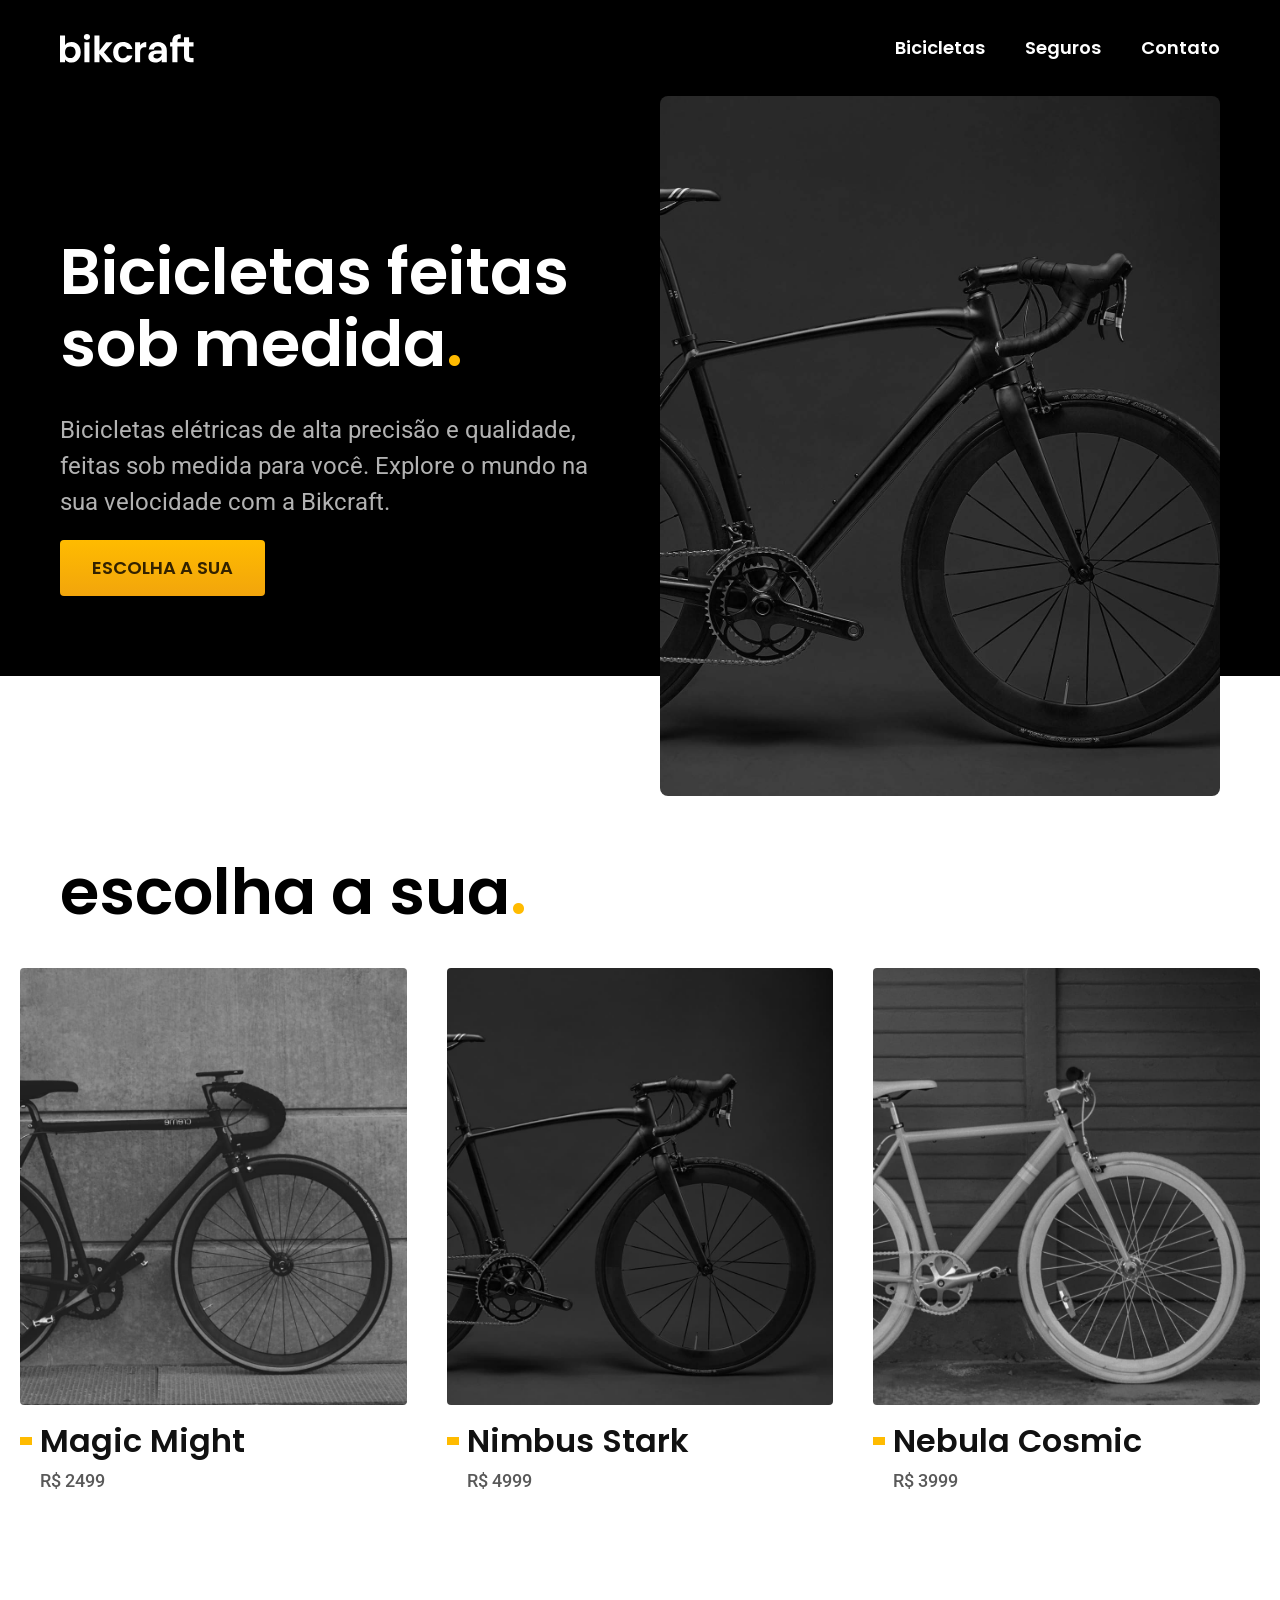
==== index.html @ 0e5be800 "listas-das-bicicletas" ====
<!DOCTYPE html>
<html lang="pt-br">

<head>
  <meta name="viewport" content="width=device-width, initial-scale=1.0">
  <meta charset="UTF-8">
  <meta name="description" content="Bicicletas elétricas de alta precisão e qualidade, feitas sob medida para você. Explore o mundo na sua velocidade com a Bikcraft.">
  <title>Bikcraft - Bicicletas Elétricas</title>
  <link rel="stylesheet" href="./css/style.css">
  <link rel="preconnect" href="https://fonts.googleapis.com">
  <link rel="preconnect" href="https://fonts.gstatic.com" crossorigin>
  <link href="https://fonts.googleapis.com/css2?family=Poppins:wght@400;600&family=Roboto:ital,wdth,wght@0,75..100,100..900;1,75..100,100..900&display=swap" rel="stylesheet">
</head>

<body>
  <header class="header-bg">
    <div class="header">
      <a href="./">
        <img src="./img/bikcraft.svg" alt="Bikcraft">
      </a>
      <nav aria-label="primaria">
        <ul class="header-menu cor-0 font-1-m">
          <li><a href="./bicicletas.html">Bicicletas</a></li>
          <li><a href="./seguros.html">Seguros</a></li>
          <li><a href="./contato.html">Contato</a></li>
        </ul>
      </nav>
    </div>
  </header>
  <main class="introducao-bg">
    <div class="introducao">
      <div class="introducao-conteudo">
        <h1 class="cor-0 font-1-xxl">Bicicletas feitas sob medida<span class="cor-p1">.</span></h1>
        <p class="cor-5 font-2-l">Bicicletas elétricas de alta precisão e qualidade, feitas sob medida para você. Explore o mundo na sua velocidade com a Bikcraft.</p>
        <a href="./bicicletas.html" class="botao">Escolha a sua</a>
      </div>
      <div>
        <img src="./img/fotos/introducao.jpg" alt="Bicicleta elétrica da Bikcraft">
      </div>
    </div>
  </main>
  
  <article class="bicicletas-lista">
    <h2 class="cor-12 font-1-xxl">escolha a sua<span class="cor-p1">.</span></h2>
    <ul>
      <li>
        <a href="./bicicletas/magic.html">
          <img src="./img/bicicletas/magic-home.jpg" alt="Bicicleta Preta">
          <h3 class="font-1-xl ">Magic Might</h3>
          <span class="font-2-m cor-8">R$ 2499</span>
        </a>
      </li>
      <li>
        <a href="./bicicletas/nimbus.html">
          <img src="./img/bicicletas/nimbus-home.jpg" alt="Bicicleta Preta">
          <h3 class="font-1-xl ">Nimbus Stark</h3>
          <span class="font-2-m cor-8">R$ 4999</span>
        </a>
      </li>
      <li>
        <a href="./bicicletas/nebula.html">
          <img src="./img/bicicletas/nebula-home.jpg" alt="Bicicleta Preta">
          <h3 class="font-1-xl ">Nebula Cosmic</h3>
          <span class="font-2-m cor-8">R$ 3999</span>
        </a>
      </li>
    </ul>
  </article>
</body>

</html>
---- css/style.css ----
@import "./global/global.css";

@import "./global/header.css";
/* Home */
@import "./home/introducao.css";
/* Utilidades */
@import "./ultilidades/componentes.css";
@import "./ultilidades/Tipografia.css";
@import "./ultilidades/cores.css";
/* Bicicletas */
@import "./bicicletas/bicicletas-listas.css"
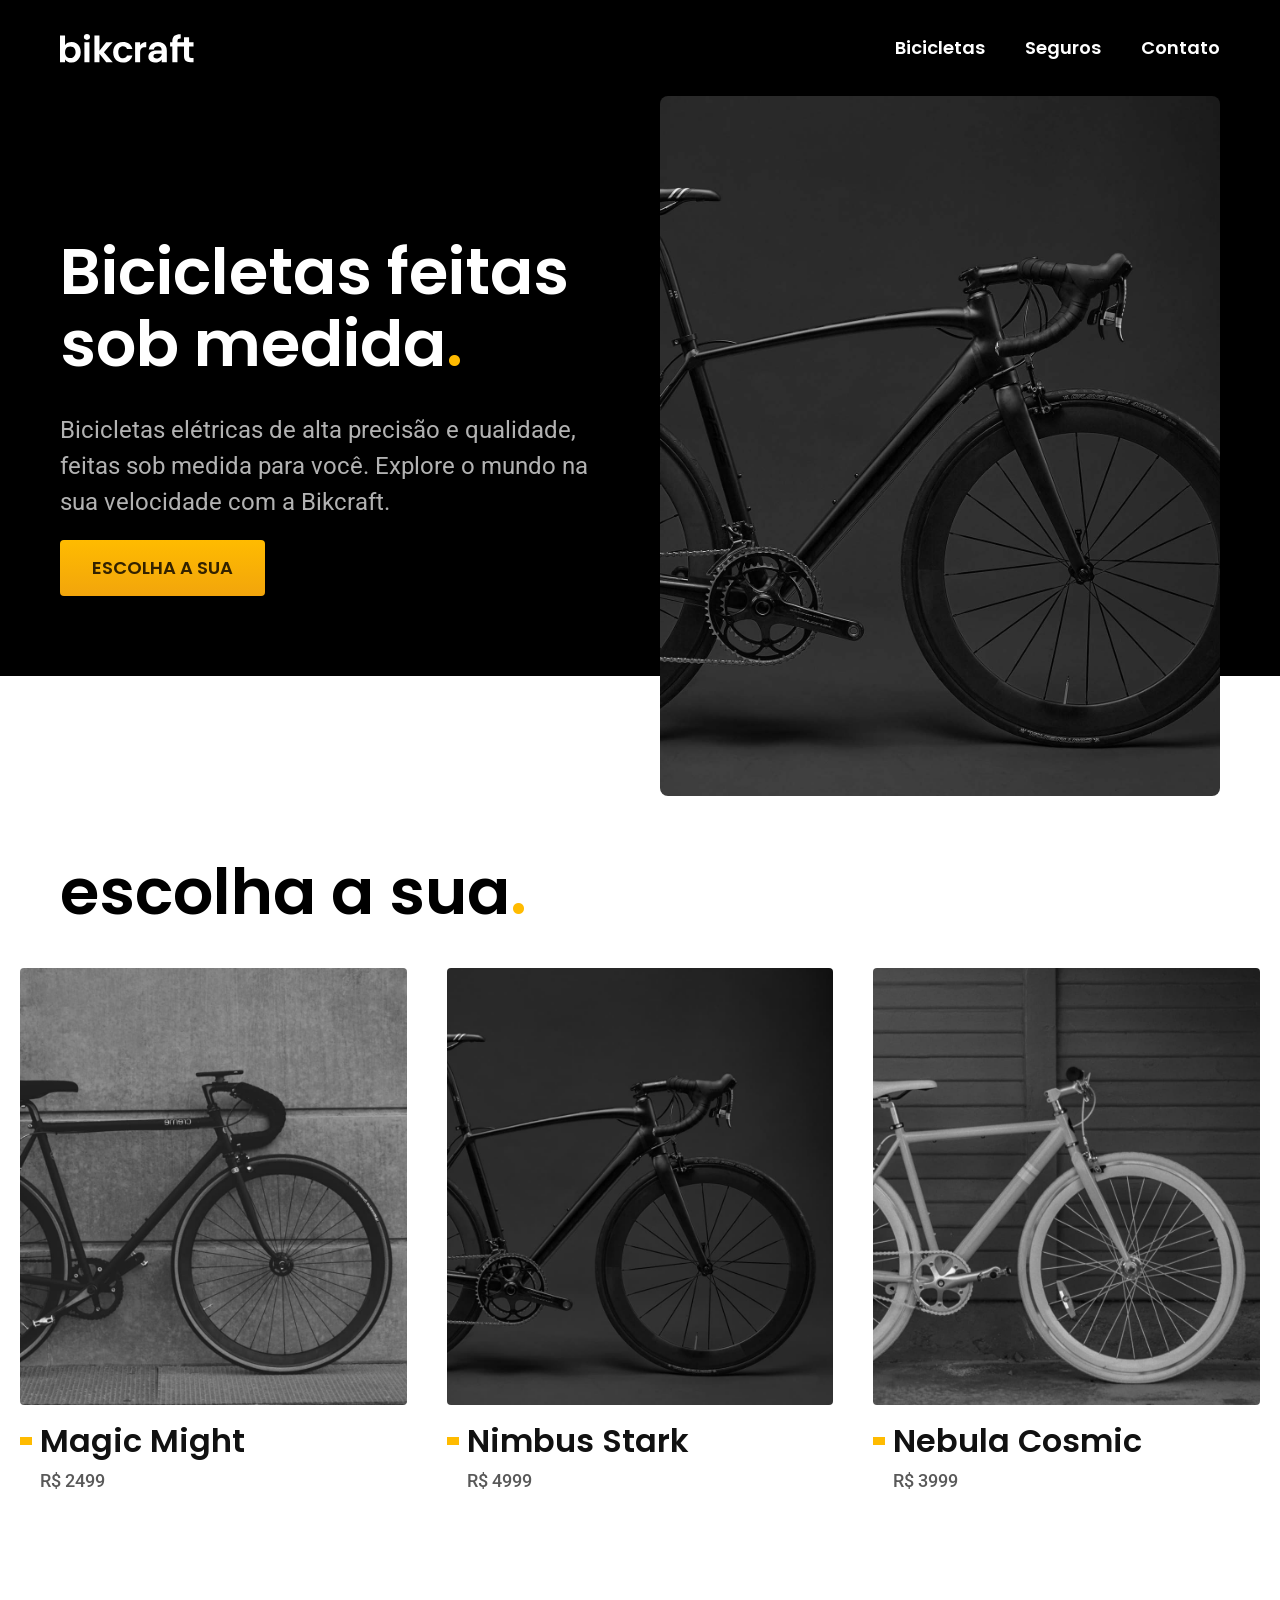
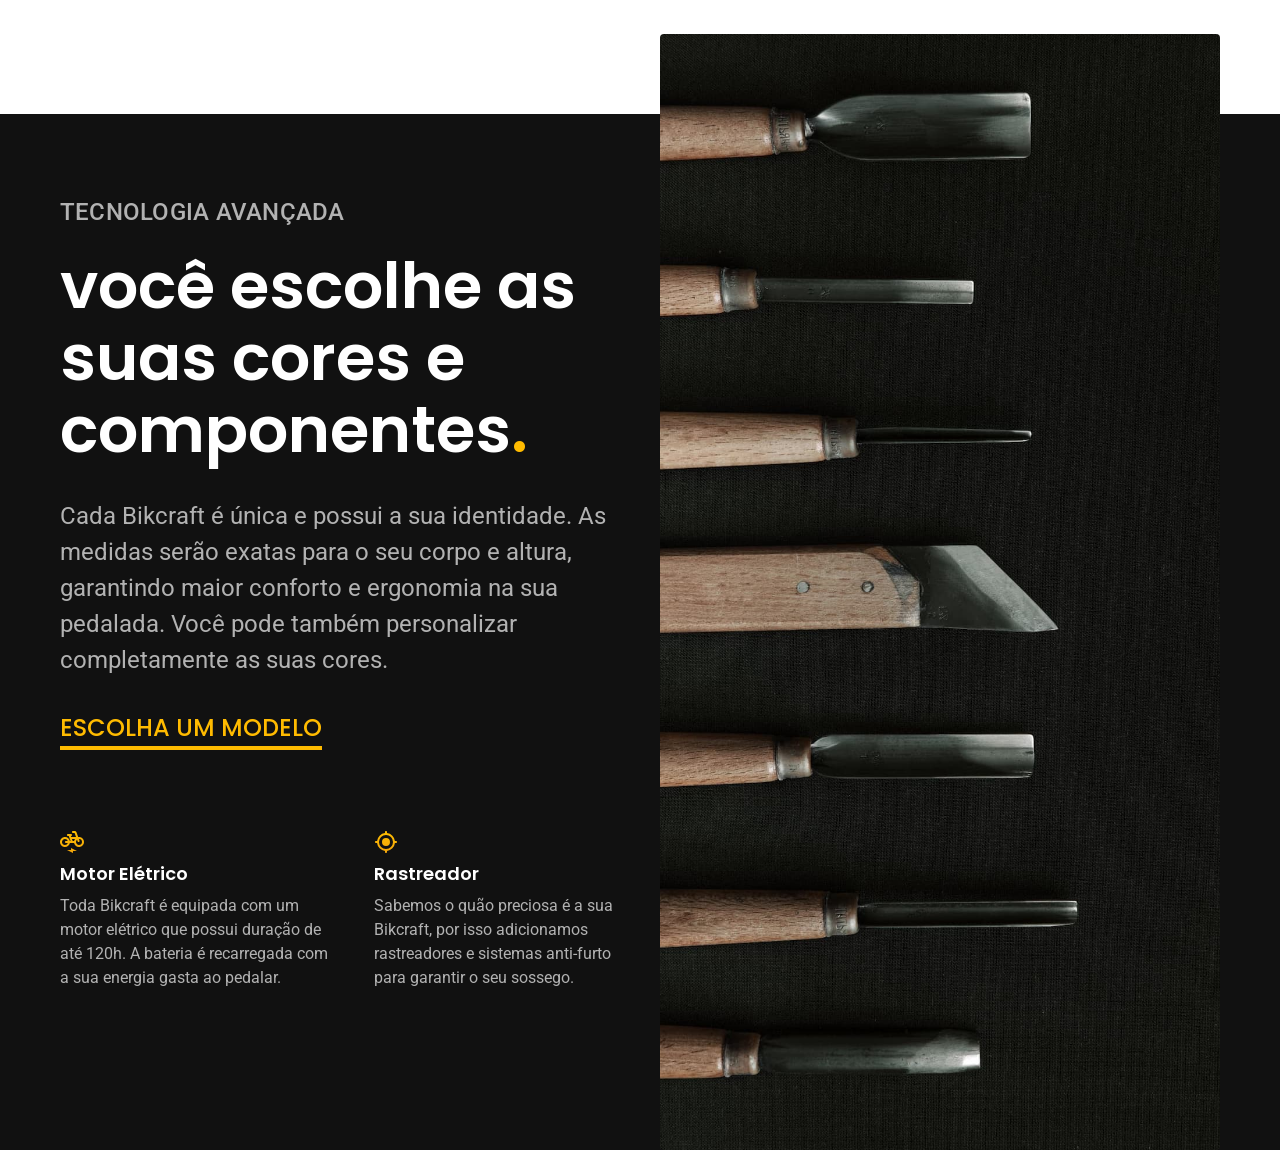
==== commit e5515e38: "tecnologia" ====
--- a/index.html
+++ b/index.html
@@ -14,7 +14,7 @@
 
 <body>
   <header class="header-bg">
-    <div class="header">
+    <div class="header container">
       <a href="./">
         <img src="./img/bikcraft.svg" alt="Bikcraft">
       </a>
@@ -28,7 +28,7 @@
     </div>
   </header>
   <main class="introducao-bg">
-    <div class="introducao">
+    <div class="introducao container">
       <div class="introducao-conteudo">
         <h1 class="cor-0 font-1-xxl">Bicicletas feitas sob medida<span class="cor-p1">.</span></h1>
         <p class="cor-5 font-2-l">Bicicletas elétricas de alta precisão e qualidade, feitas sob medida para você. Explore o mundo na sua velocidade com a Bikcraft.</p>
@@ -39,9 +39,9 @@
       </div>
     </div>
   </main>
-  
+
   <article class="bicicletas-lista">
-    <h2 class="cor-12 font-1-xxl">escolha a sua<span class="cor-p1">.</span></h2>
+    <h2 class="container cor-12 font-1-xxl">escolha a sua<span class="cor-p1">.</span></h2>
     <ul>
       <li>
         <a href="./bicicletas/magic.html">
@@ -66,6 +66,32 @@
       </li>
     </ul>
   </article>
+
+  <article class="tecnologia-bg">
+    <div class="tecnologia container">
+      <div class="tecnologia-conteudo">
+        <span class="font-2-l-b cor-5">Tecnologia Avançada</span>
+        <h2 class="cor-0 font-1-xxl">você escolhe as suas cores e componentes<span class="cor-p1">.</span></h2>
+        <p class="cor-5 font-2-l">Cada Bikcraft é única e possui a sua identidade. As medidas serão exatas para o seu corpo e altura, garantindo maior conforto e ergonomia na sua pedalada. Você pode também personalizar completamente as suas cores.</p>
+        <a class="link" href="./bicicletas.html">Escolha um modelo</a>
+        <div class="tecnologia-vantagens">
+          <div>
+            <img src="./img/icones/eletrica.svg" alt="Elétrica">
+            <h3 class="cor-0 font-1-m">Motor Elétrico</h3>
+            <p class="cor-5 font-2-s">Toda Bikcraft é equipada com um motor elétrico que possui duração de até 120h. A bateria é recarregada com a sua energia gasta ao pedalar.</p>
+          </div>
+          <div>
+            <img src="./img/icones/rastreador.svg" alt="Rastreador">
+            <h3 class="cor-0 font-1-m">Rastreador</h3>
+            <p class="cor-5 font-2-s">Sabemos o quão preciosa é a sua Bikcraft, por isso adicionamos rastreadores e sistemas anti-furto para garantir o seu sossego.</p>
+          </div>
+        </div>
+      </div>
+      <div class="tecnologia-imagem">
+        <img src="./img/fotos/tecnologia.jpg" alt="">
+      </div>
+    </div>
+  </article>
 </body>
 
 </html>
--- a/css/style.css
+++ b/css/style.css
@@ -3,6 +3,7 @@
 @import "./global/header.css";
 /* Home */
 @import "./home/introducao.css";
+@import "./home/tecnologia.css";
 /* Utilidades */
 @import "./ultilidades/componentes.css";
 @import "./ultilidades/Tipografia.css";
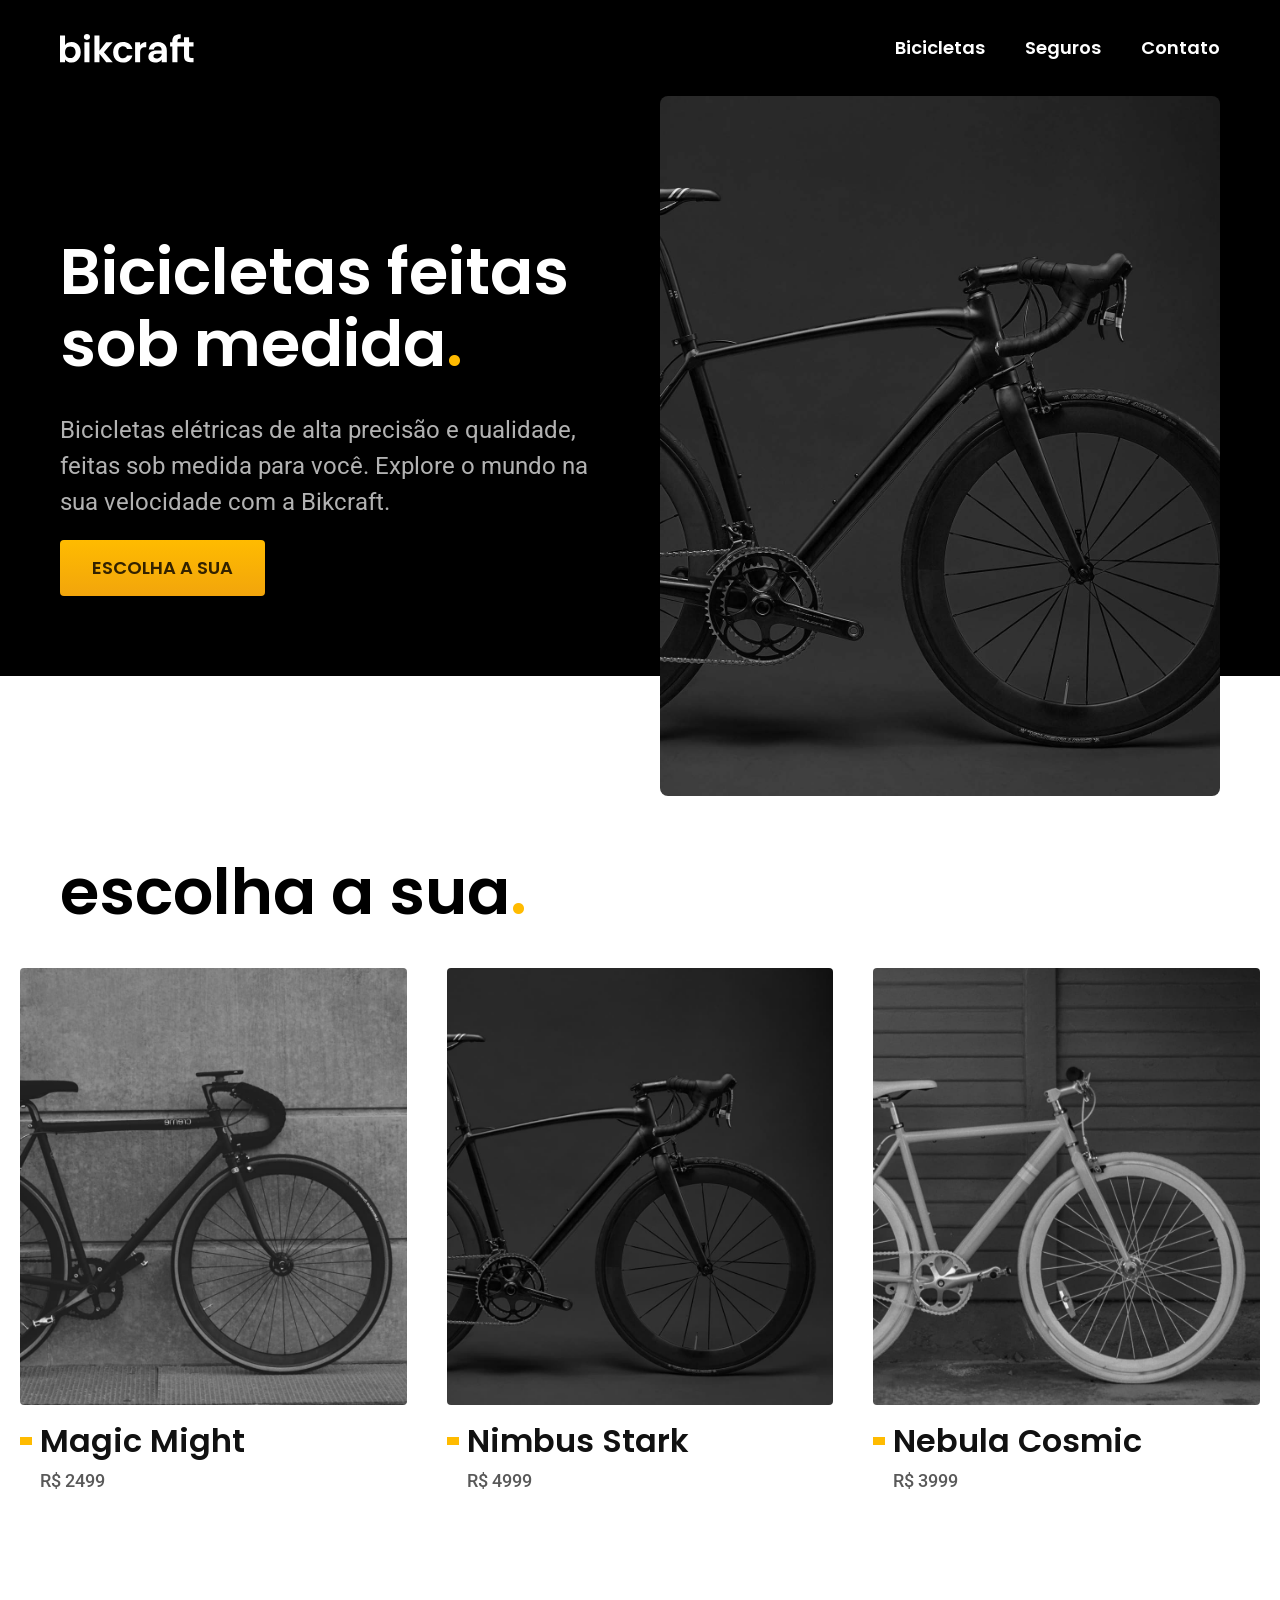
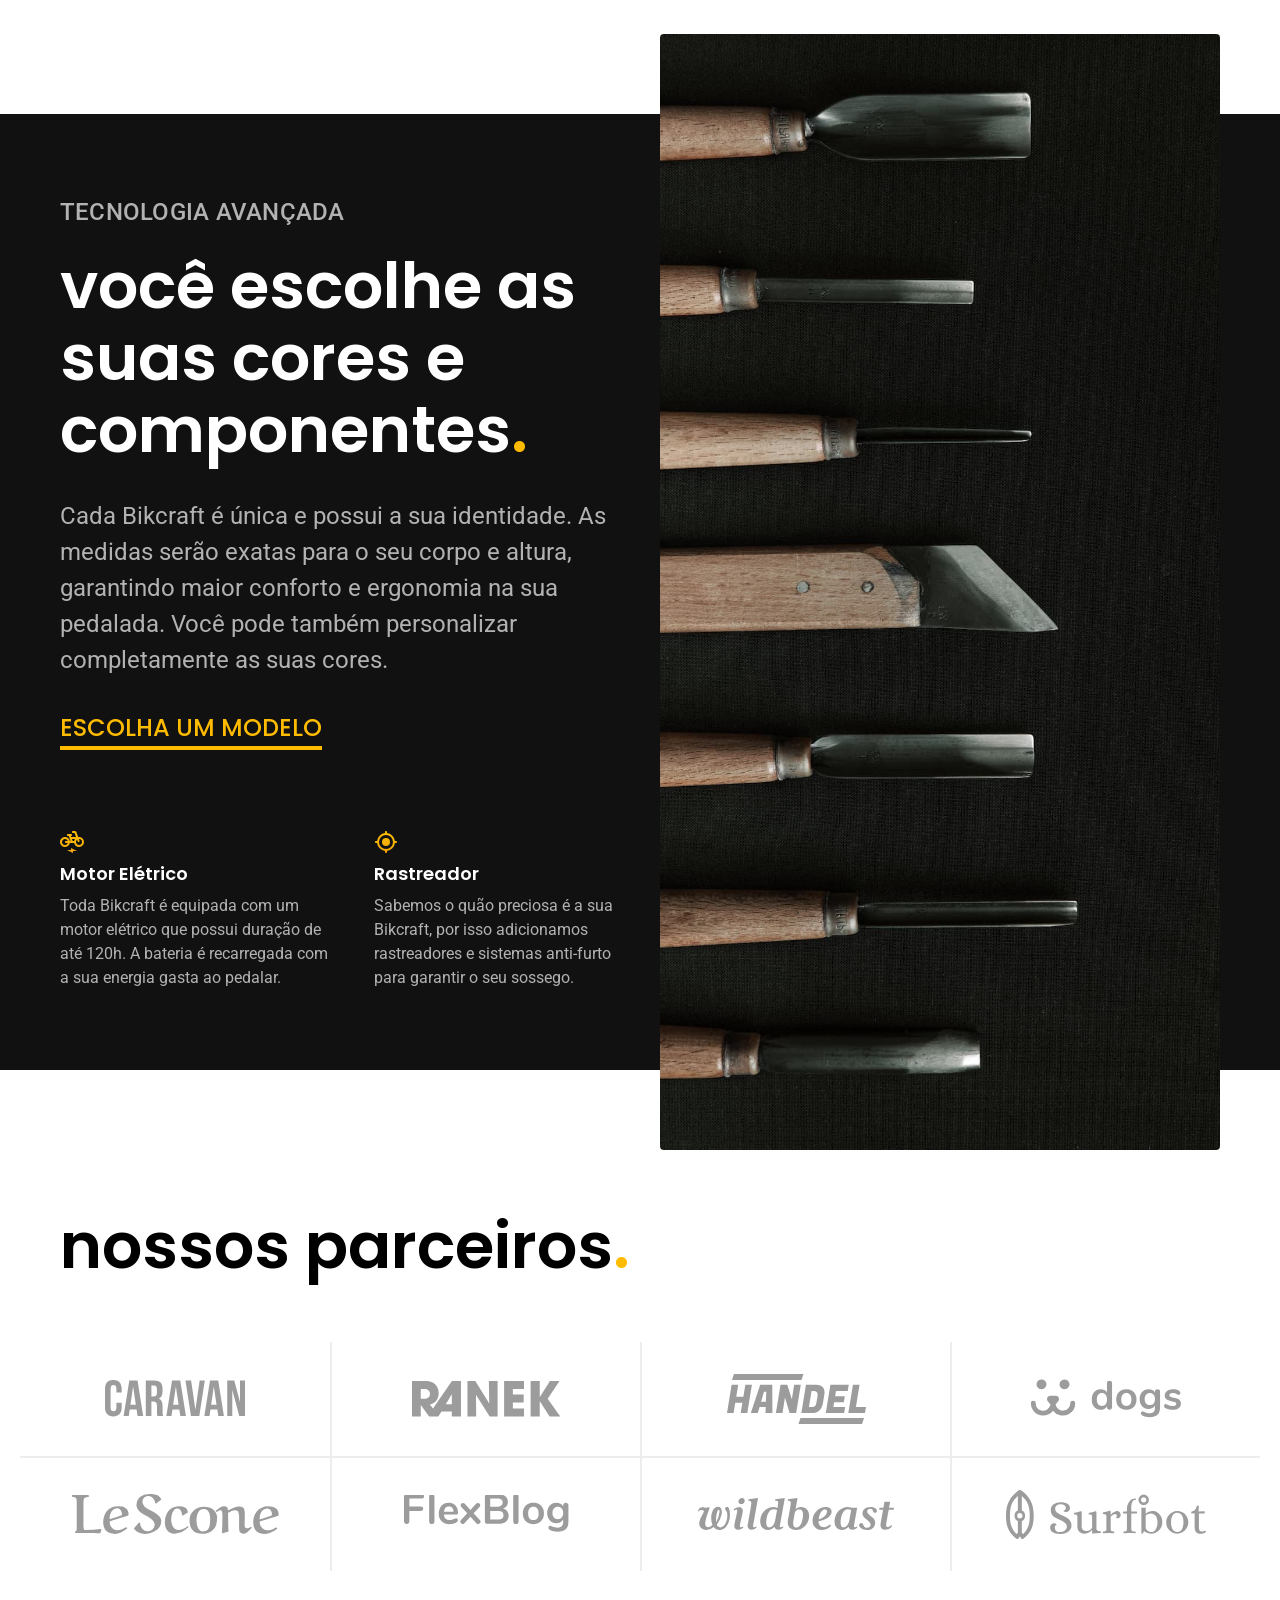
==== commit 6ce26598: "lista-parceiros" ====
--- a/index.html
+++ b/index.html
@@ -92,6 +92,21 @@
       </div>
     </div>
   </article>
+  <section class="parceiros" aria-label="Nossos Parceiros">
+    <h2>
+      <h2 class="container cor-12 font-1-xxl">nossos parceiros<span class="cor-p1">.</span></h2>
+    </h2>
+    <ul>
+      <li><img src="./img/parceiros/caravan.svg" alt="caravan"></li>
+      <li><img src="./img/parceiros/ranek.svg" alt="ranek"></li>
+      <li><img src="./img/parceiros/handel.svg" alt="handel"></li>
+      <li><img src="./img/parceiros/dogs.svg" alt="dogs"></li>
+      <li><img src="./img/parceiros/lescone.svg" alt="lescone"></li>
+      <li><img src="./img/parceiros/flexblog.svg" alt="flexblog"></li>
+      <li><img src="./img/parceiros/wildbeast.svg" alt="wildbeast"></li>
+      <li><img src="./img/parceiros/surfbot.svg" alt="surfbot"></li>
+    </ul>
+  </section>
 </body>
 
 </html>
--- a/css/style.css
+++ b/css/style.css
@@ -4,6 +4,7 @@
 /* Home */
 @import "./home/introducao.css";
 @import "./home/tecnologia.css";
+@import "./home/parceiros.css";
 /* Utilidades */
 @import "./ultilidades/componentes.css";
 @import "./ultilidades/Tipografia.css";
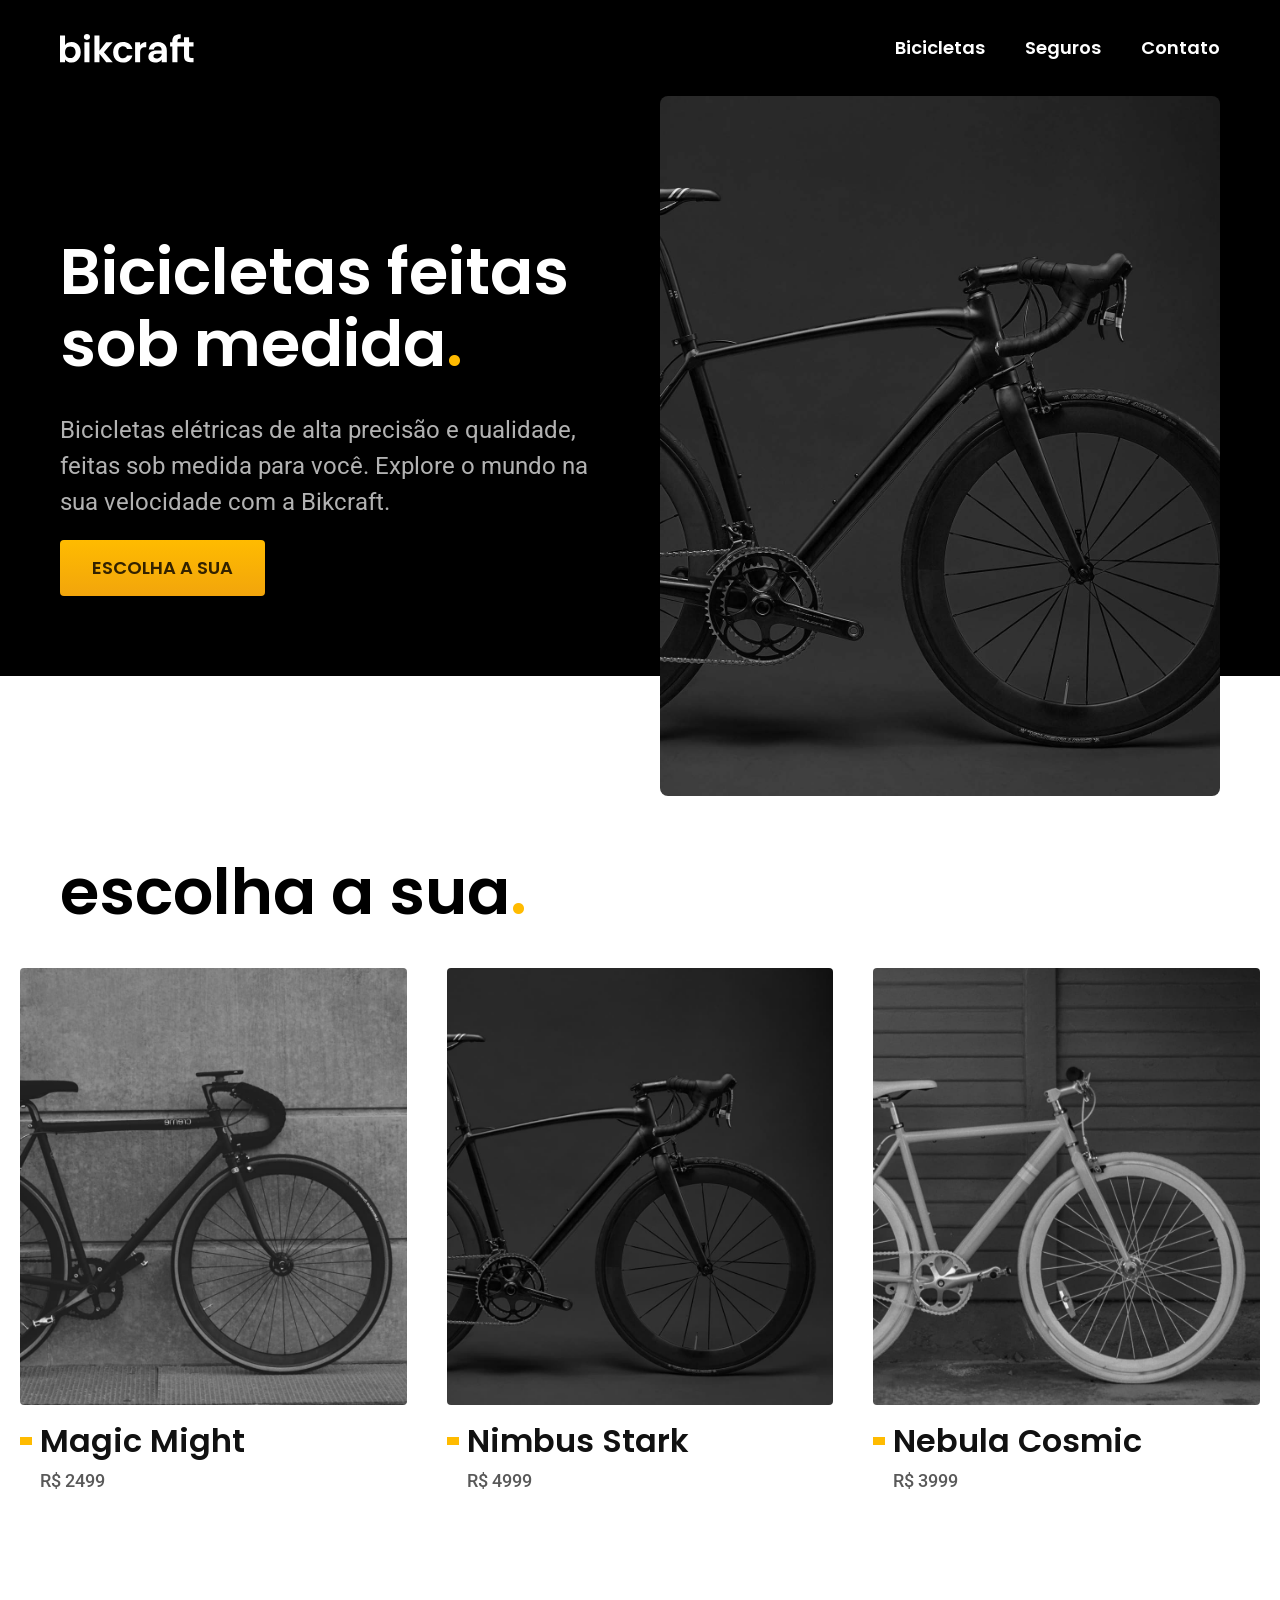
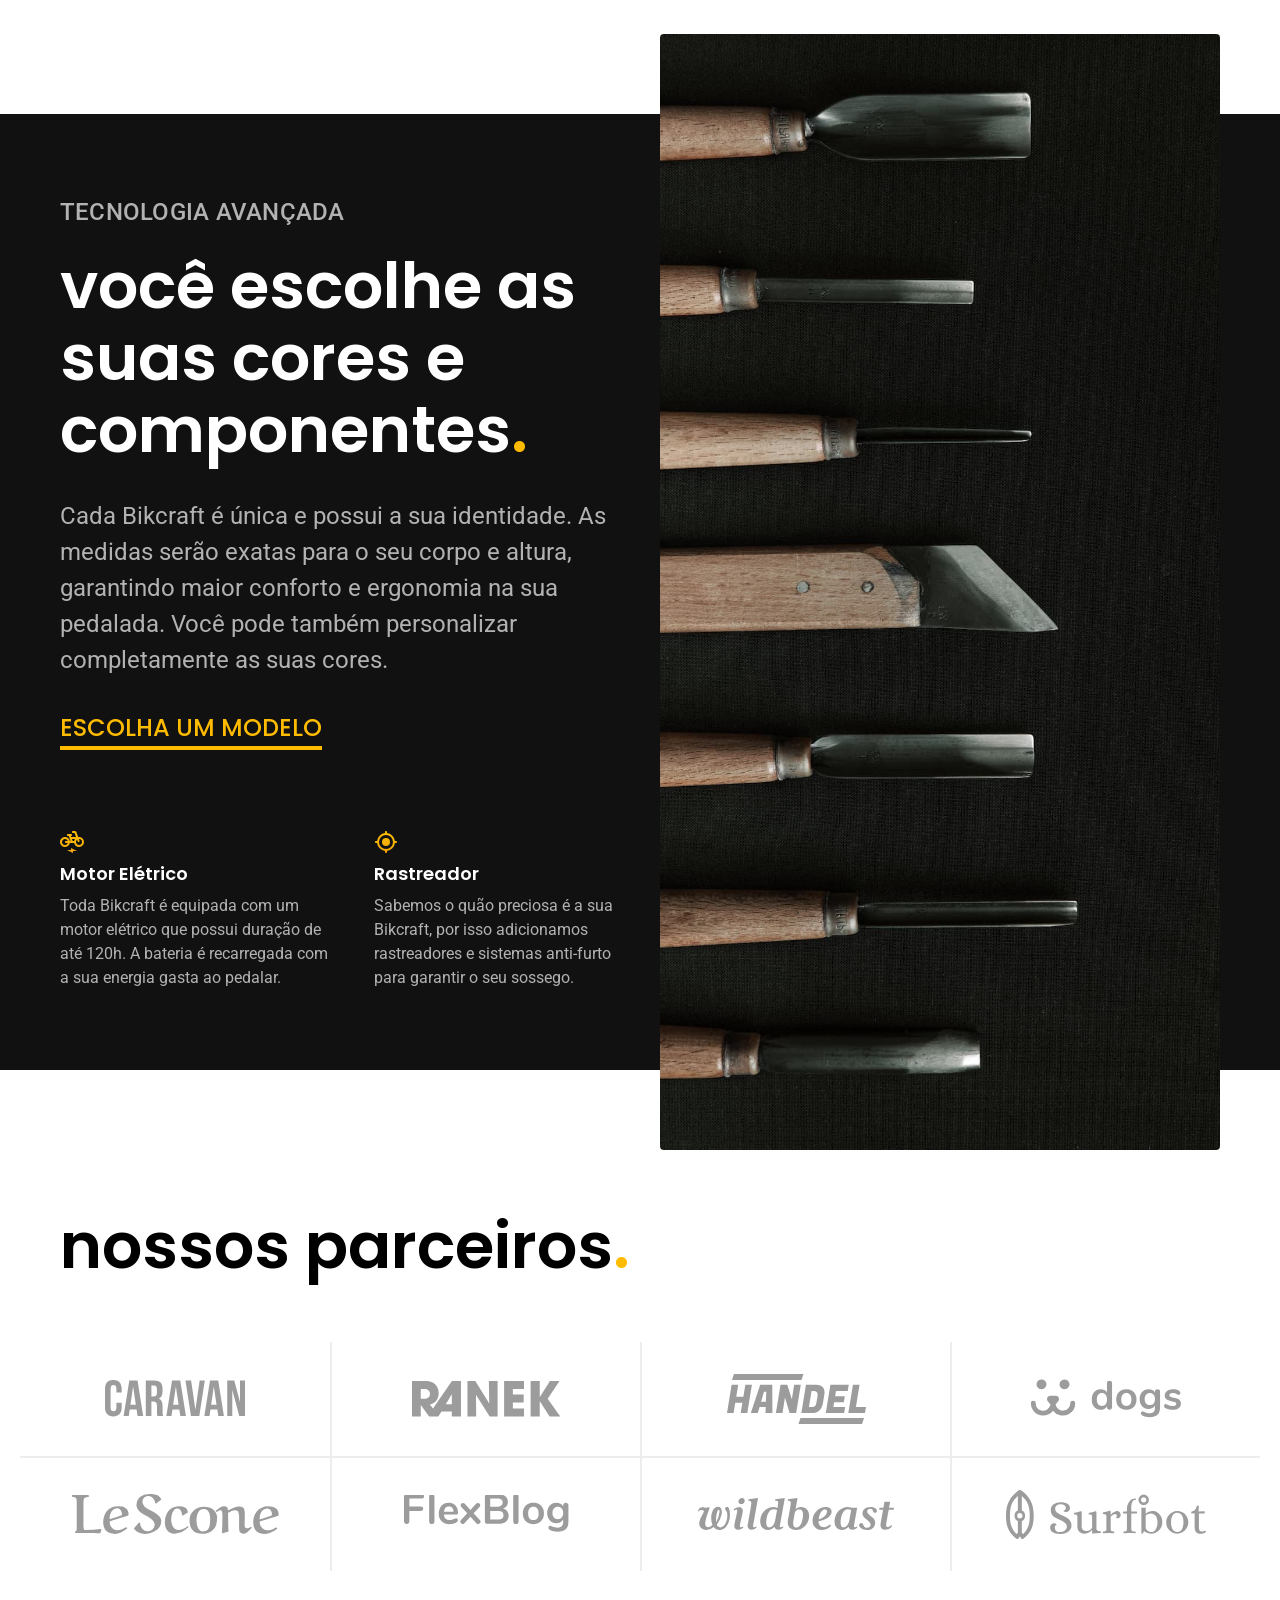
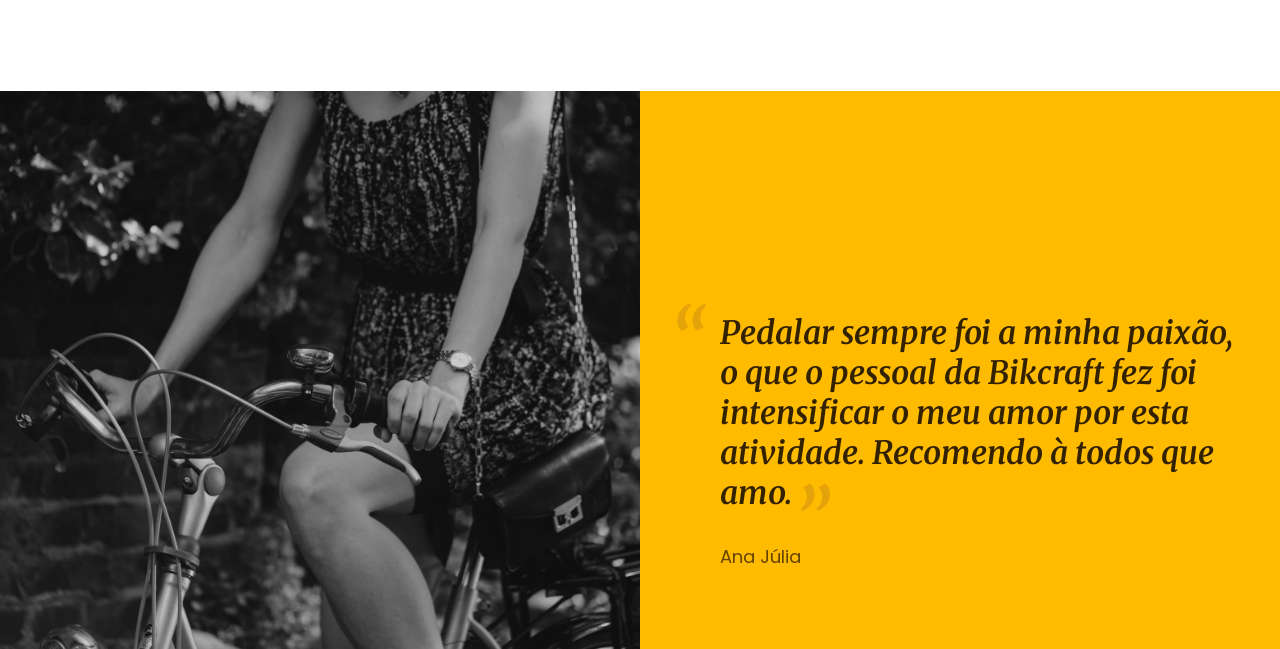
==== commit 0182992b: "Depoimento" ====
--- a/index.html
+++ b/index.html
@@ -8,8 +8,8 @@
   <title>Bikcraft - Bicicletas Elétricas</title>
   <link rel="stylesheet" href="./css/style.css">
   <link rel="preconnect" href="https://fonts.googleapis.com">
-  <link rel="preconnect" href="https://fonts.gstatic.com" crossorigin>
-  <link href="https://fonts.googleapis.com/css2?family=Poppins:wght@400;600&family=Roboto:ital,wdth,wght@0,75..100,100..900;1,75..100,100..900&display=swap" rel="stylesheet">
+<link rel="preconnect" href="https://fonts.gstatic.com" crossorigin>
+<link href="https://fonts.googleapis.com/css2?family=Merriweather:ital,opsz,wdth,wght@1,18..144,87..112,900&family=Poppins:ital,wght@0,100;0,200;0,300;0,400;0,500;0,600;0,700;0,800;0,900;1,100;1,200;1,300;1,400;1,500;1,600;1,700;1,800;1,900&family=Roboto:ital,wght@0,100..900;1,100..900&display=swap" rel="stylesheet">
 </head>
 
 <body>
@@ -107,6 +107,18 @@
       <li><img src="./img/parceiros/surfbot.svg" alt="surfbot"></li>
     </ul>
   </section>
+  <section class="depoimento" aria-label="Depoimento">
+<div>
+  <img src="./img/fotos/depoimento.jpg" alt="Pessoa pedalando">
+</div>
+<div class="depoimento-conteudo">
+  <blockquote class="font-1-xl cor-p5">
+    <p>Pedalar sempre foi a minha paixão, o que o pessoal da Bikcraft fez foi intensificar o meu amor por esta atividade. Recomendo à todos que amo.</p>
+  </blockquote>
+  <span class="cor-p4 font-1-m-b">Ana Júlia</span>
+</div>
+  </section>
+  
 </body>
 
 </html>
--- a/css/style.css
+++ b/css/style.css
@@ -5,6 +5,7 @@
 @import "./home/introducao.css";
 @import "./home/tecnologia.css";
 @import "./home/parceiros.css";
+@import "./home/depoimento.css";
 /* Utilidades */
 @import "./ultilidades/componentes.css";
 @import "./ultilidades/Tipografia.css";
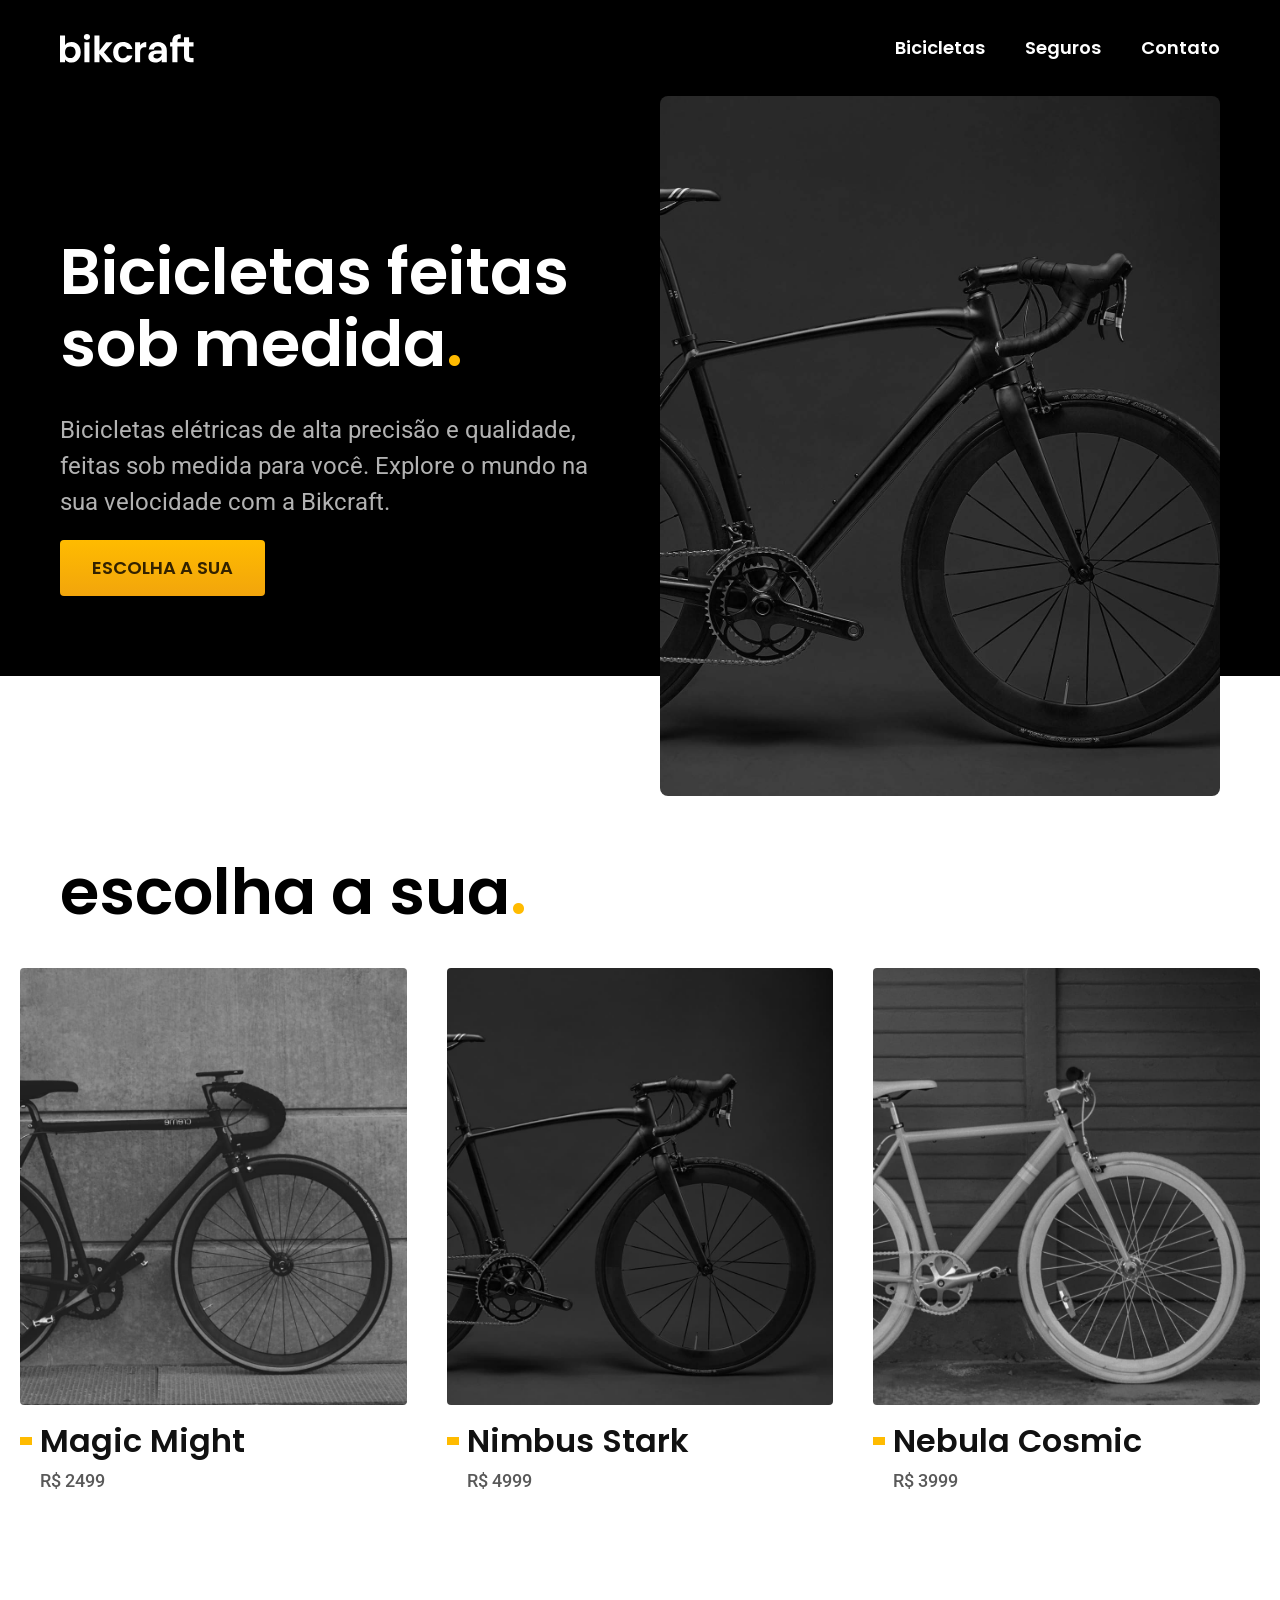
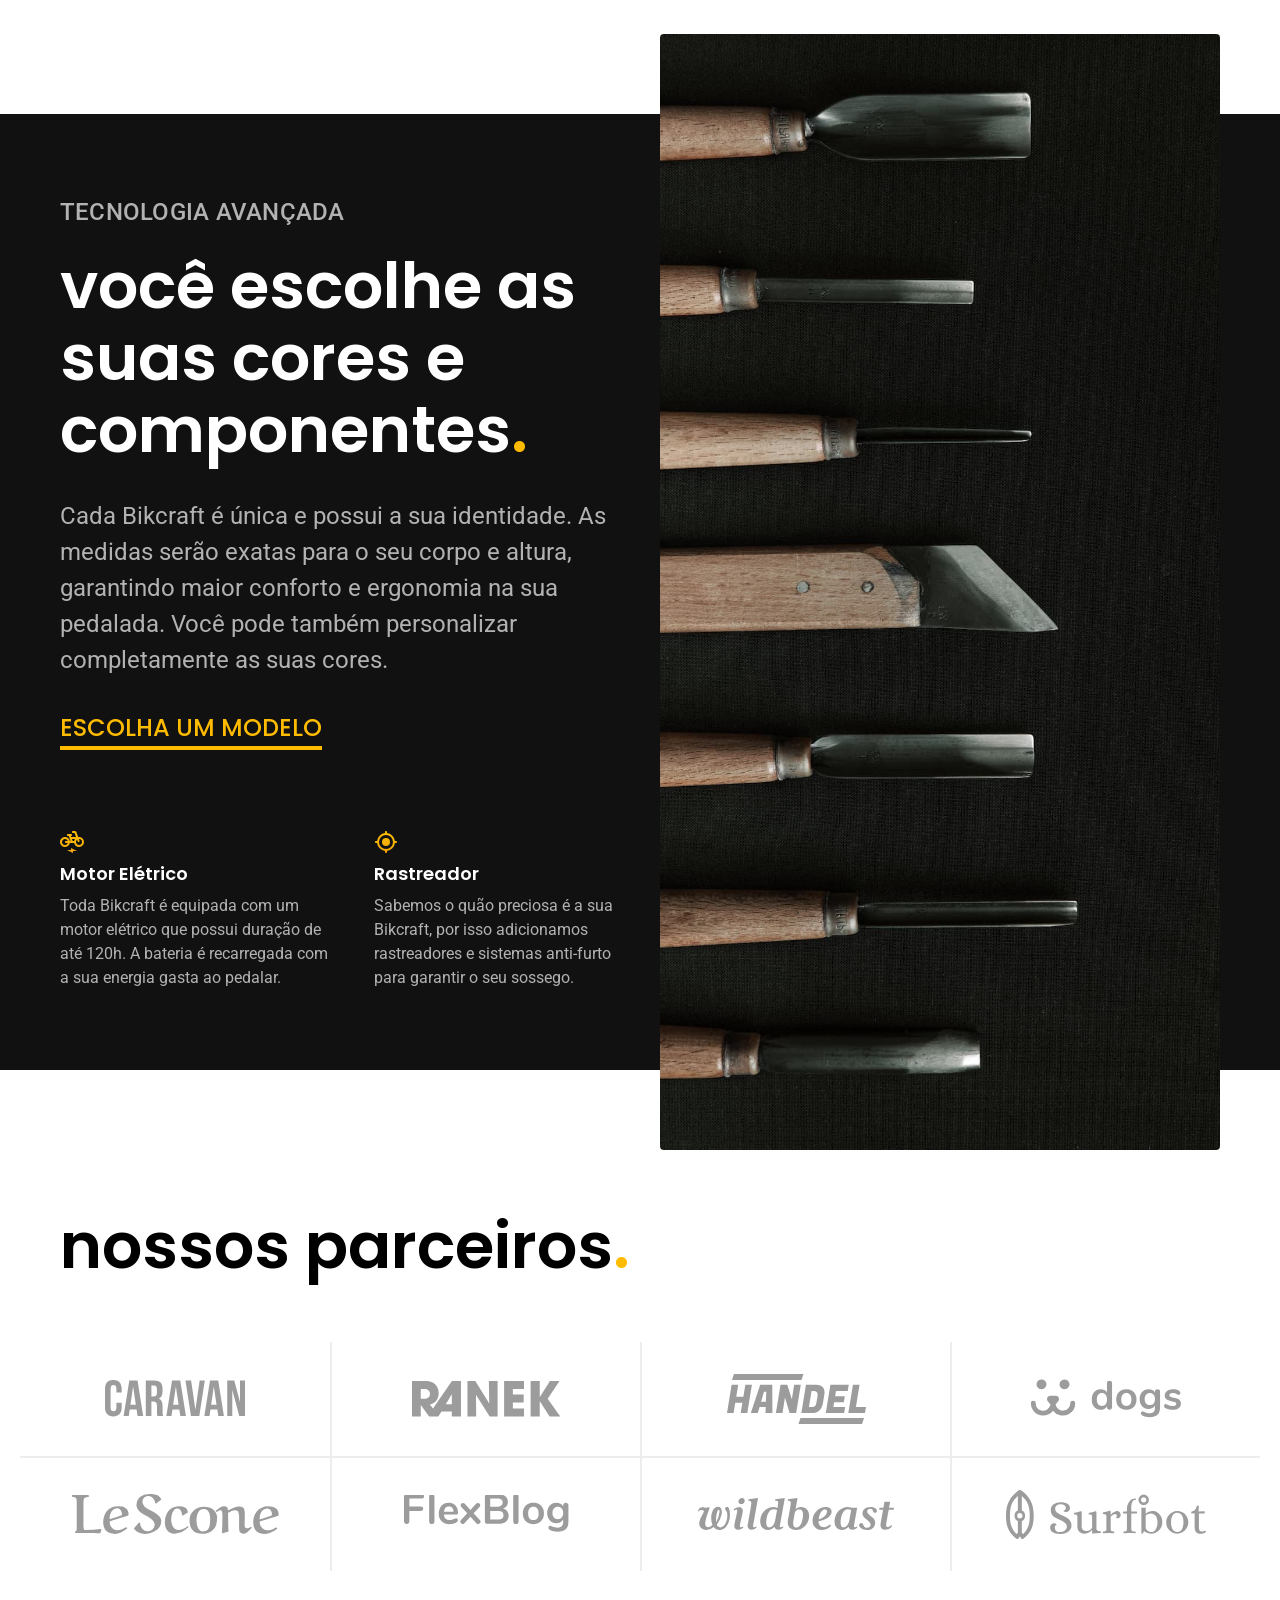
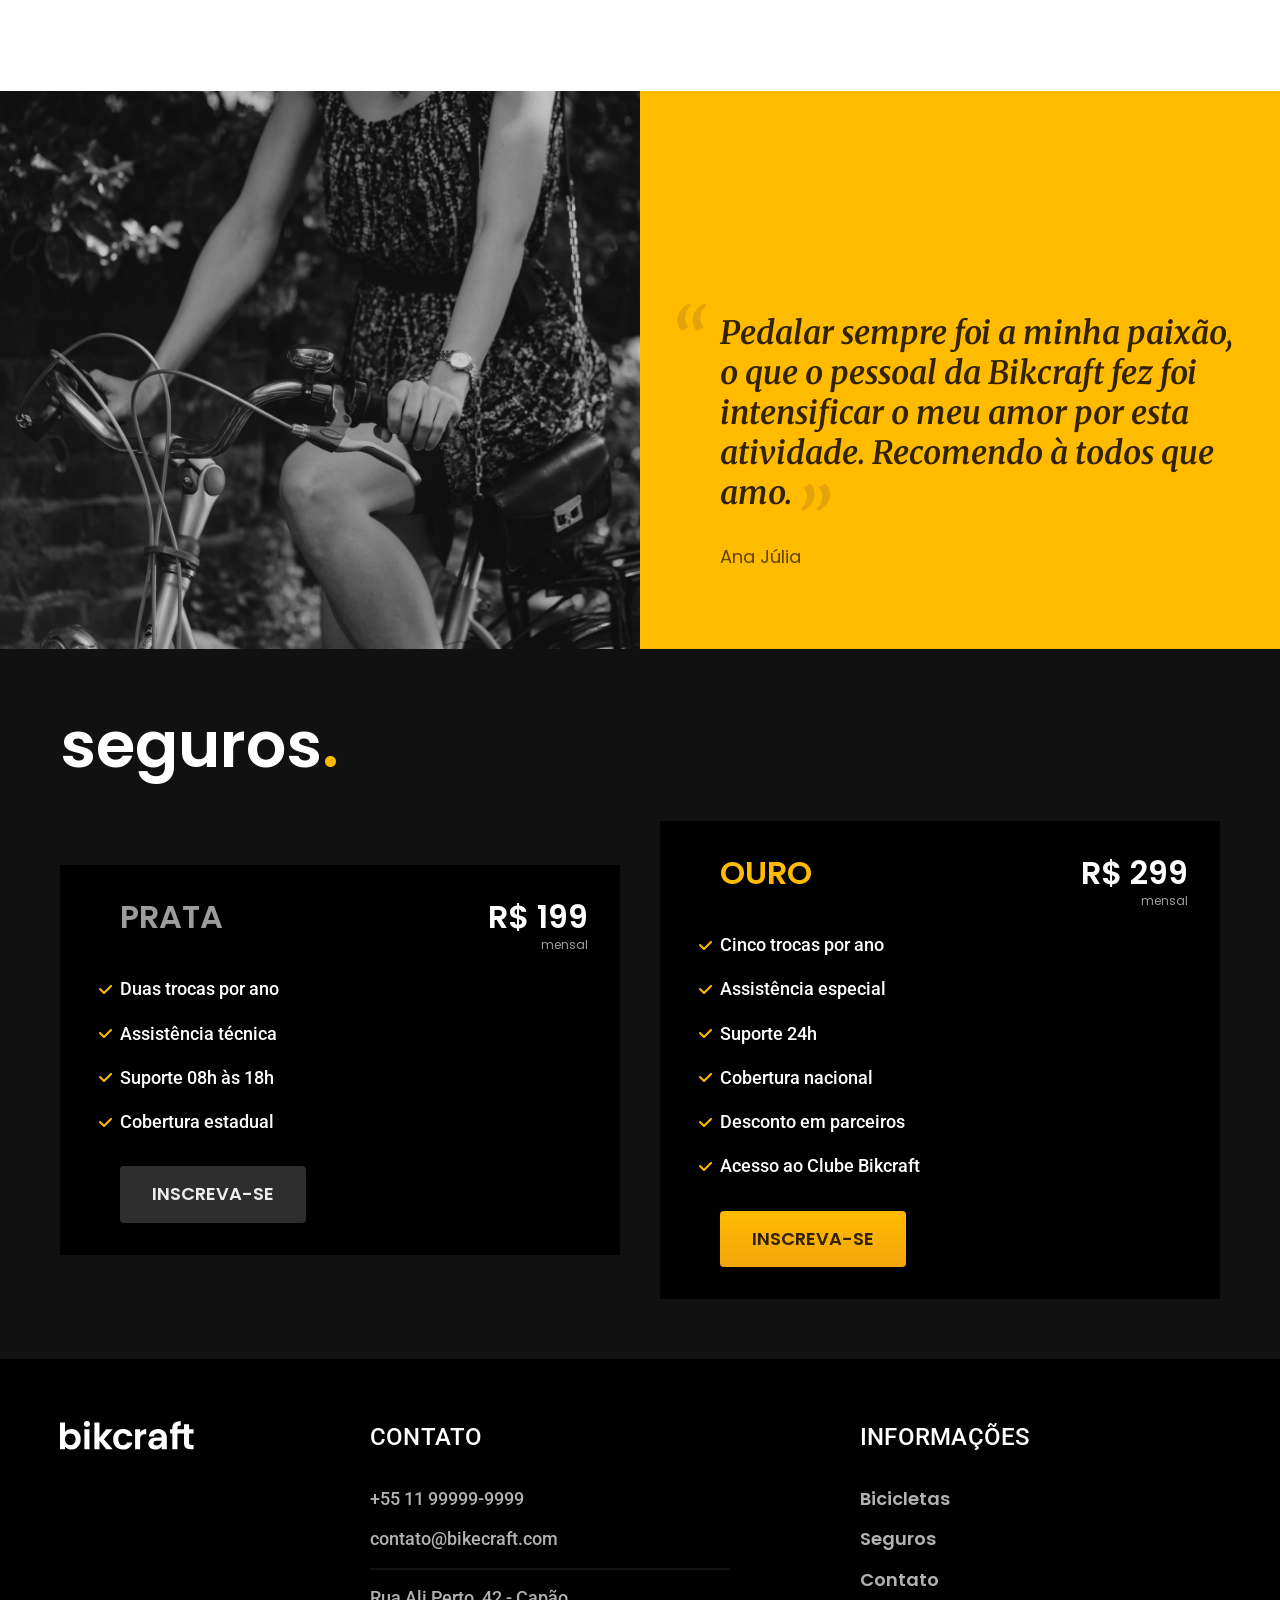
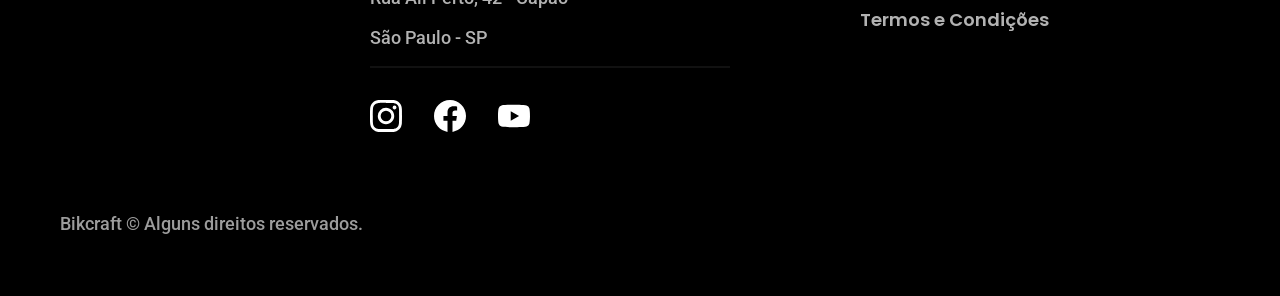
==== commit 9769fa9f: "seguros-e-footer" ====
--- a/index.html
+++ b/index.html
@@ -8,8 +8,8 @@
   <title>Bikcraft - Bicicletas Elétricas</title>
   <link rel="stylesheet" href="./css/style.css">
   <link rel="preconnect" href="https://fonts.googleapis.com">
-<link rel="preconnect" href="https://fonts.gstatic.com" crossorigin>
-<link href="https://fonts.googleapis.com/css2?family=Merriweather:ital,opsz,wdth,wght@1,18..144,87..112,900&family=Poppins:ital,wght@0,100;0,200;0,300;0,400;0,500;0,600;0,700;0,800;0,900;1,100;1,200;1,300;1,400;1,500;1,600;1,700;1,800;1,900&family=Roboto:ital,wght@0,100..900;1,100..900&display=swap" rel="stylesheet">
+  <link rel="preconnect" href="https://fonts.gstatic.com" crossorigin>
+  <link href="https://fonts.googleapis.com/css2?family=Merriweather:ital,opsz,wdth,wght@1,18..144,87..112,900&family=Poppins:ital,wght@0,100;0,200;0,300;0,400;0,500;0,600;0,700;0,800;0,900;1,100;1,200;1,300;1,400;1,500;1,600;1,700;1,800;1,900&family=Roboto:ital,wght@0,100..900;1,100..900&display=swap" rel="stylesheet">
 </head>
 
 <body>
@@ -108,17 +108,76 @@
     </ul>
   </section>
   <section class="depoimento" aria-label="Depoimento">
-<div>
-  <img src="./img/fotos/depoimento.jpg" alt="Pessoa pedalando">
-</div>
-<div class="depoimento-conteudo">
-  <blockquote class="font-1-xl cor-p5">
-    <p>Pedalar sempre foi a minha paixão, o que o pessoal da Bikcraft fez foi intensificar o meu amor por esta atividade. Recomendo à todos que amo.</p>
-  </blockquote>
-  <span class="cor-p4 font-1-m-b">Ana Júlia</span>
-</div>
+    <div>
+      <img src="./img/fotos/depoimento.jpg" alt="Pessoa pedalando">
+    </div>
+    <div class="depoimento-conteudo">
+      <blockquote class="font-1-xl cor-p5">
+        <p>Pedalar sempre foi a minha paixão, o que o pessoal da Bikcraft fez foi intensificar o meu amor por esta atividade. Recomendo à todos que amo.</p>
+      </blockquote>
+      <span class="cor-p4 font-1-m-b">Ana Júlia</span>
+    </div>
   </section>
-  
+  <article class="seguros-bg">
+    <div class="seguros container">
+      <h2 class="cor-0 font-1-xxl">seguros<span class="cor-p1">.</span></h2>
+      <div class="seguros-item">
+        <h3 class="font-1-xl cor-6">PRATA</h3>
+        <span class="font-1-xl cor-0">R$ 199 <span class="font-1-xs cor-6">mensal</span></span>
+        <ul class="cor-0 font-2-m">
+          <li>Duas trocas por ano</li>
+          <li>Assistência técnica</li>
+          <li>Suporte 08h às 18h</li>
+          <li>Cobertura estadual</li>
+        </ul>
+        <a class="botao secundario" href="./orcamento.html">Inscreva-se</a>
+      </div>
+      <div class="seguros-item">
+        <h3 class="font-1-xl cor-p1">OURO</h3>
+        <span class="font-1-xl cor-0">R$ 299 <span class="font-1-xs cor-6">mensal</span></span>
+        <ul class="cor-0 font-2-m">
+          <li>Cinco trocas por ano</li>
+          <li>Assistência especial</li>
+          <li>Suporte 24h</li>
+          <li>Cobertura nacional</li>
+          <li>Desconto em parceiros</li>
+          <li>Acesso ao Clube Bikcraft</li>
+        </ul>
+        <a class="botao" href="./orcamento.html">Inscreva-se</a>
+      </div>
+    </div>
+  </article>
+  <footer class="footer-bg">
+    <div class="footer container">
+      <img src="./img/bikcraft.svg" alt="bikcraft">
+      <div class="footer-contato">
+        <h3 class="font-2-l-b cor-0">Contato</h3>
+        <ul class="font-2-m cor-5">
+          <li><a href="tel:+5511999999999">+55 11 99999-9999</a></li>
+          <li><a href="mailto:contato@bikecraft.com">contato@bikecraft.com</a></li>
+          <li>Rua Ali Perto, 42 - Capão</li>
+          <li>São Paulo - SP</li>
+        </ul>
+        <div class="footer-redes">
+          <a href="./"> <img src="./img/redes/instagram.svg" alt="Instagram"></a>
+          <a href="./"> <img src="./img/redes/facebook.svg" alt="facebook"></a>
+          <a href="./"> <img src="./img/redes/youtube.svg" alt="YouTube"></a>
+        </div>
+      </div>
+      <div class="footer-informacoes">
+        <h3 class="font-2-l-b cor-0">Informações</h3>
+        <nav>
+          <ul class="font-1-m cor-5">
+            <li><a href="./bicicletas.html">Bicicletas</a></li>
+            <li><a href="./seguros.html">Seguros</a></li>
+            <li><a href="./contato.html">Contato</a></li>
+            <li><a href="./termos.html">Termos e Condições</a></li>
+          </ul>
+        </nav>
+      </div>
+      <p class="footer-copy font-2-m cor-6">Bikcraft © Alguns direitos reservados.</p>
+    </div>
+  </footer>
 </body>
 
 </html>
--- a/css/style.css
+++ b/css/style.css
@@ -1,11 +1,14 @@
 @import "./global/global.css";
 
 @import "./global/header.css";
+@import "./global/footer.css";
 /* Home */
 @import "./home/introducao.css";
 @import "./home/tecnologia.css";
 @import "./home/parceiros.css";
 @import "./home/depoimento.css";
+/* Seguros */
+@import "./seguros/seguros.css";
 /* Utilidades */
 @import "./ultilidades/componentes.css";
 @import "./ultilidades/Tipografia.css";
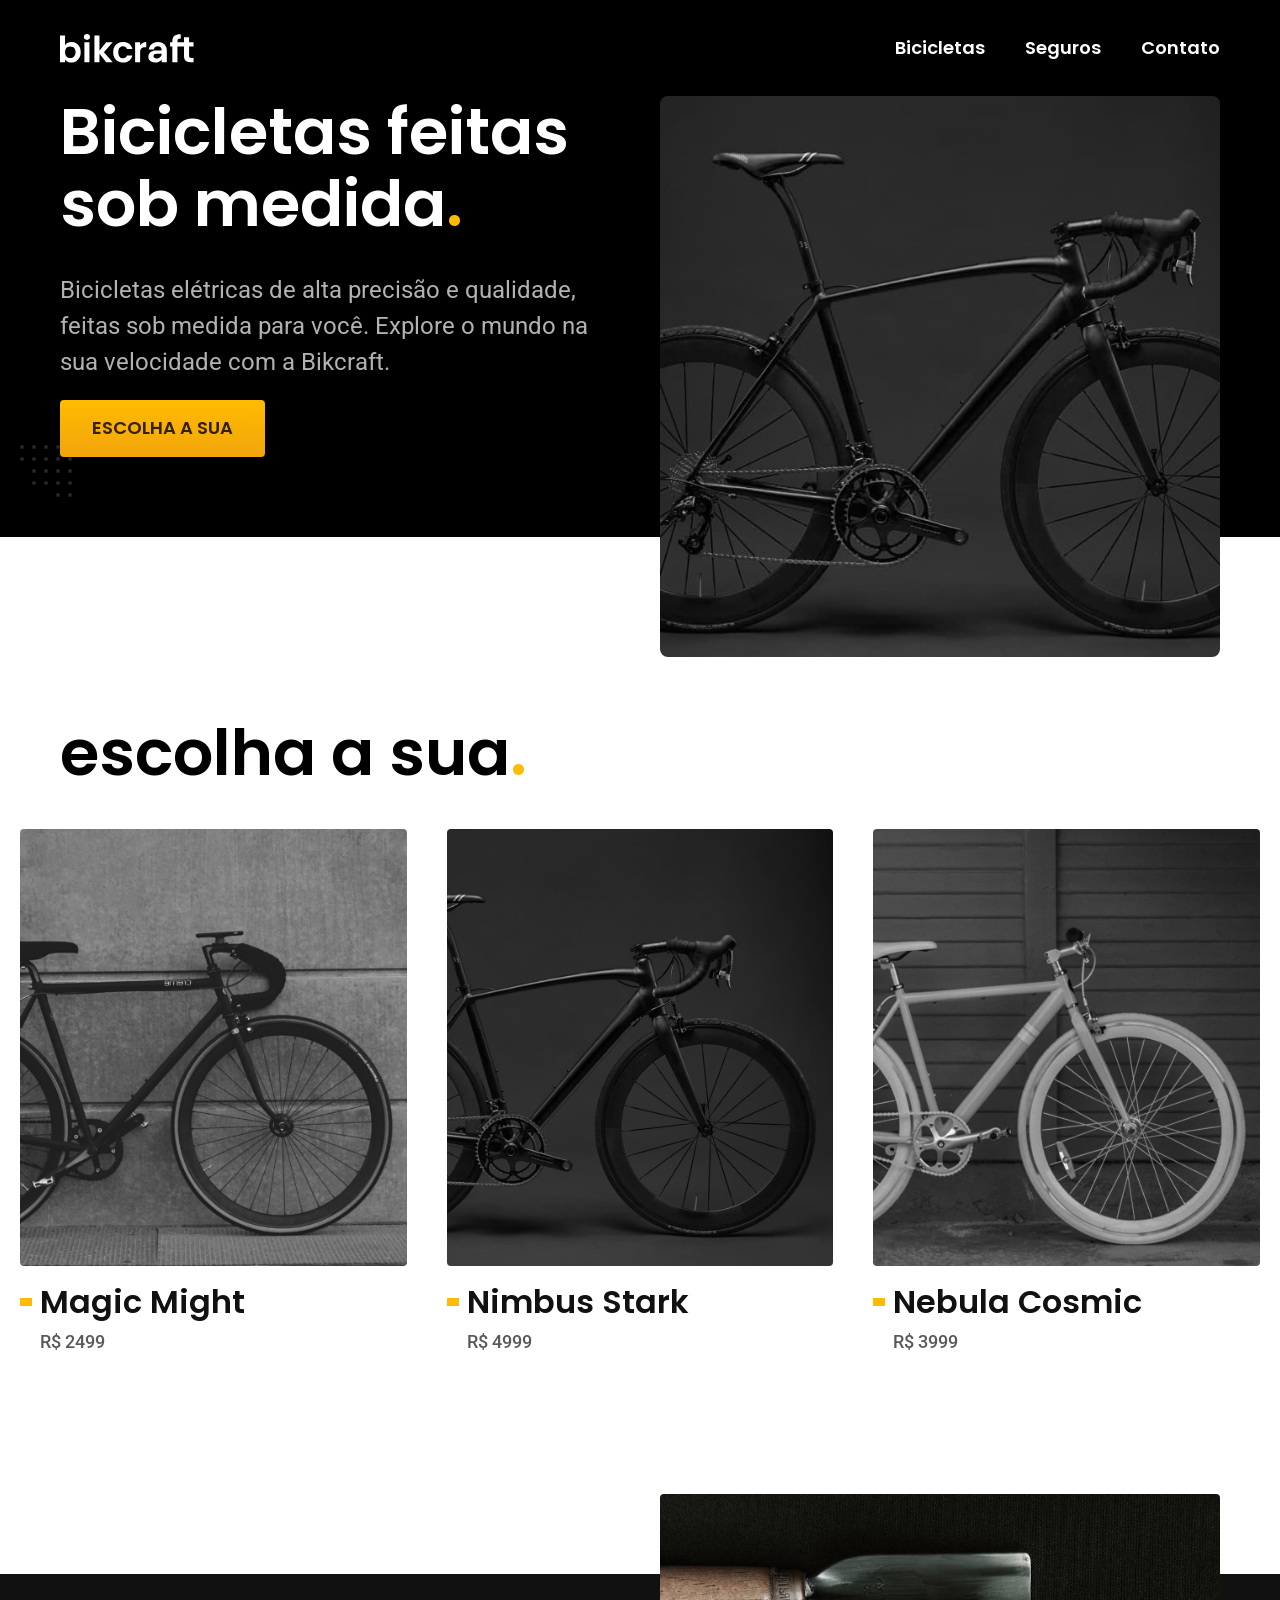
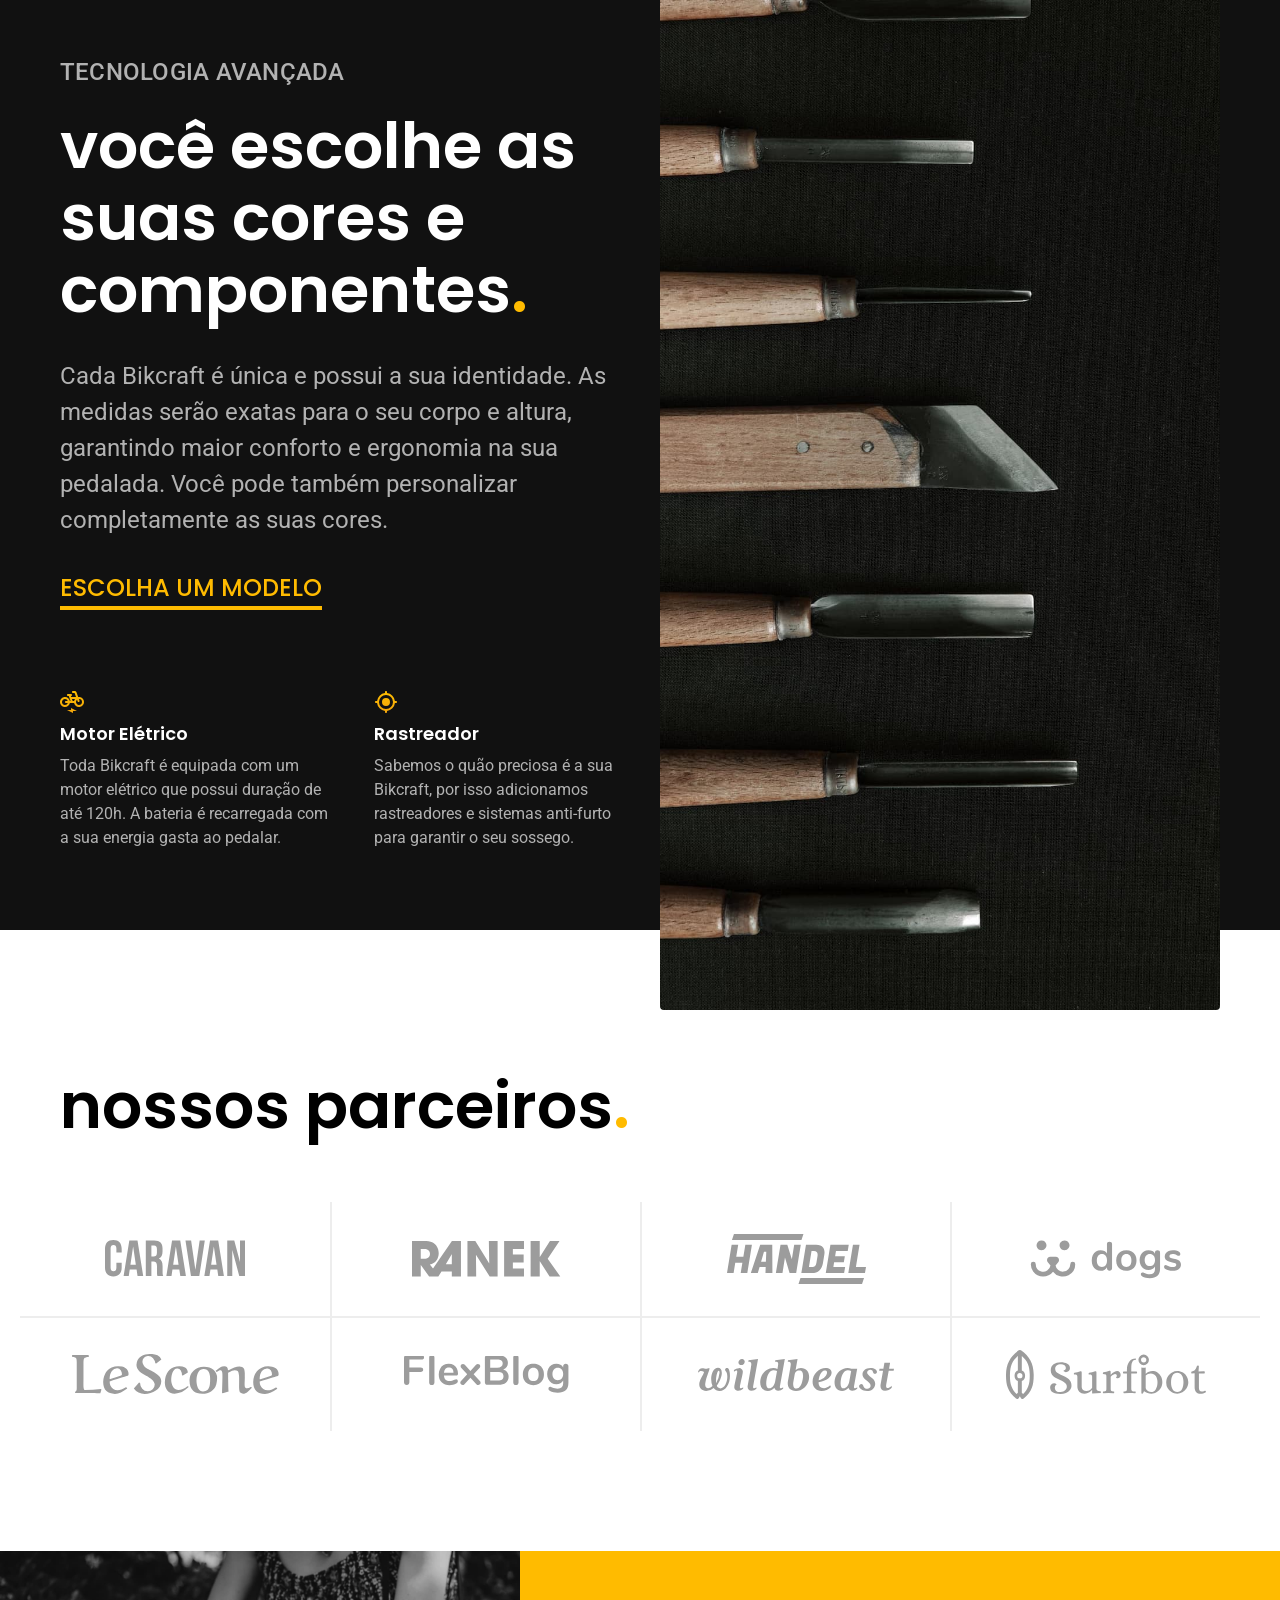
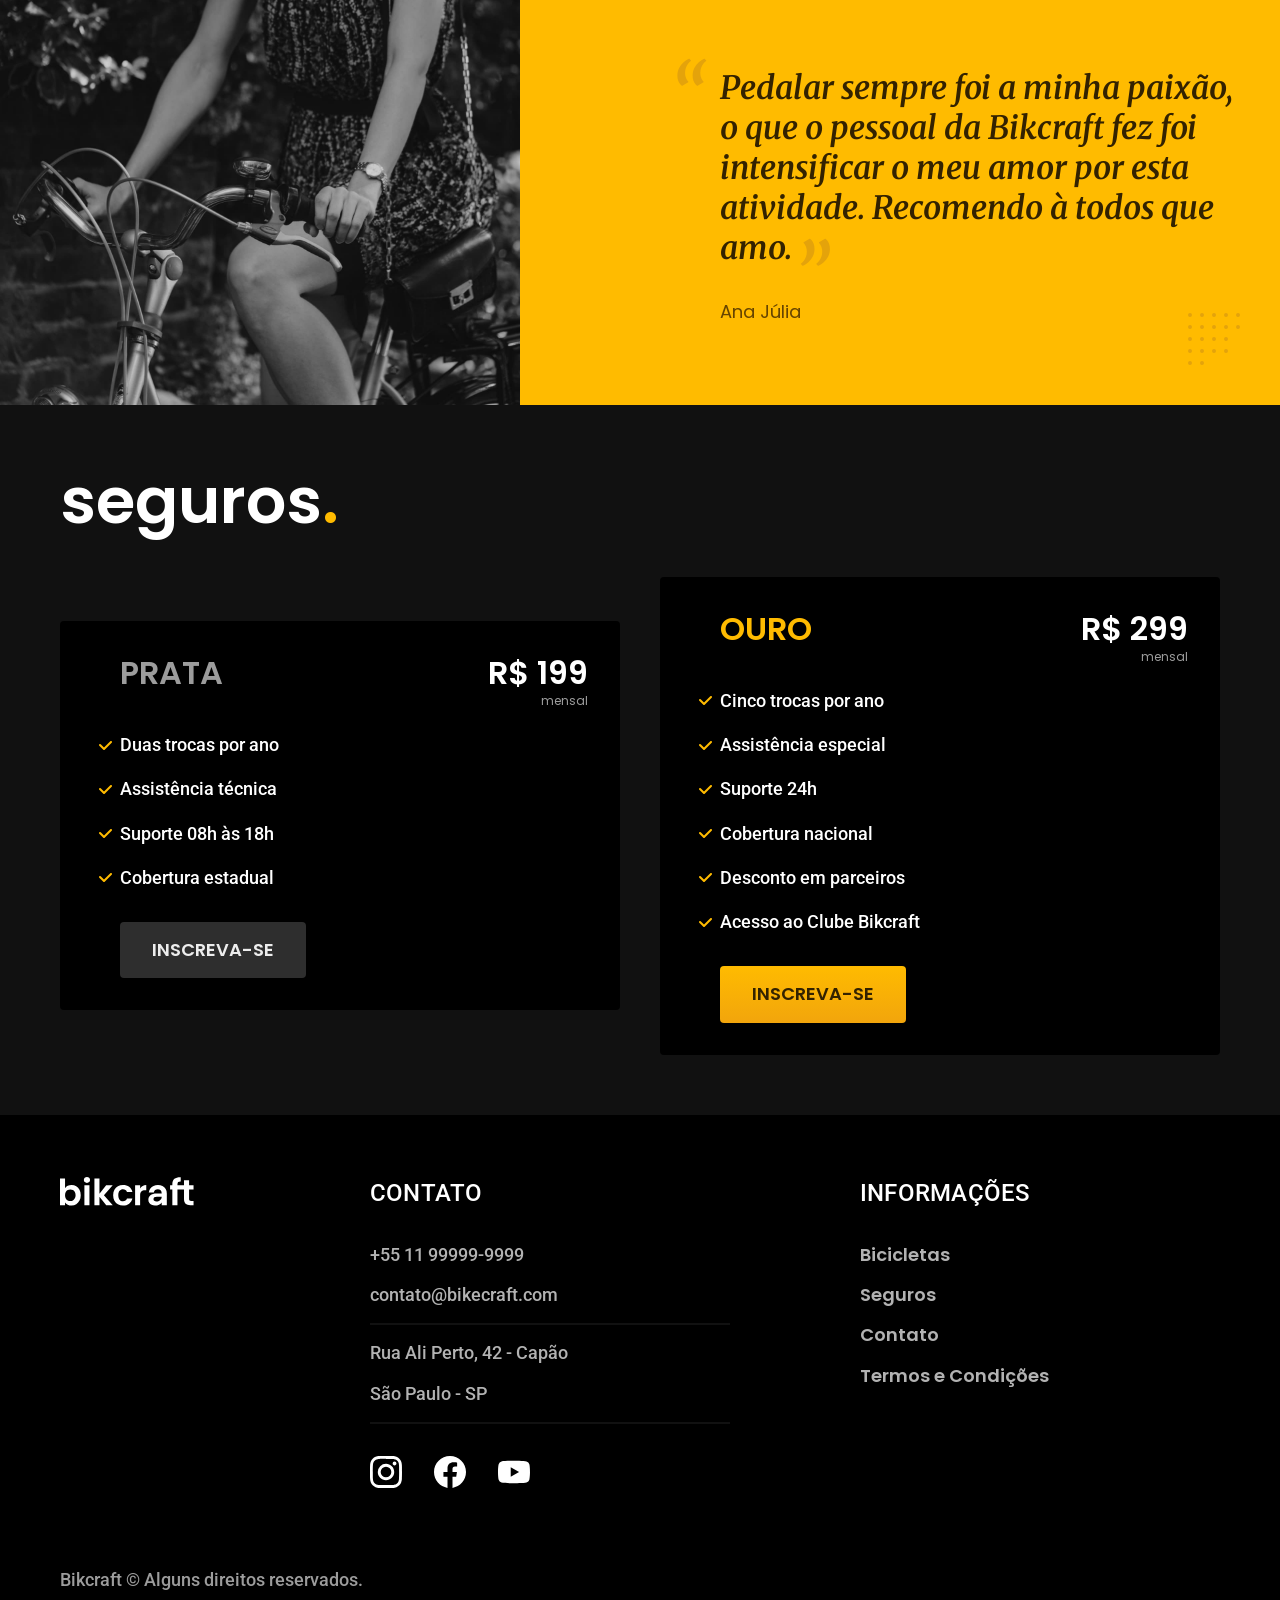
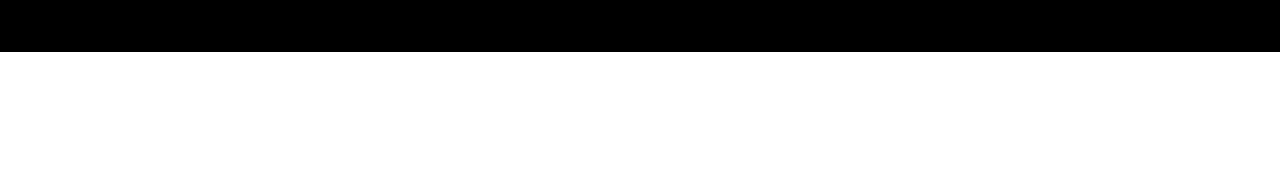
==== commit c7601d39: "favicon" ====
--- a/index.html
+++ b/index.html
@@ -6,17 +6,19 @@
   <meta charset="UTF-8">
   <meta name="description" content="Bicicletas elétricas de alta precisão e qualidade, feitas sob medida para você. Explore o mundo na sua velocidade com a Bikcraft.">
   <title>Bikcraft - Bicicletas Elétricas</title>
+  <link rel="preload" href="./css/style.css" as="style">
   <link rel="stylesheet" href="./css/style.css">
   <link rel="preconnect" href="https://fonts.googleapis.com">
   <link rel="preconnect" href="https://fonts.gstatic.com" crossorigin>
   <link href="https://fonts.googleapis.com/css2?family=Merriweather:ital,opsz,wdth,wght@1,18..144,87..112,900&family=Poppins:ital,wght@0,100;0,200;0,300;0,400;0,500;0,600;0,700;0,800;0,900;1,100;1,200;1,300;1,400;1,500;1,600;1,700;1,800;1,900&family=Roboto:ital,wght@0,100..900;1,100..900&display=swap" rel="stylesheet">
+  <link rel="icon" href="./favicon.svg" type="icone">
 </head>
 
 <body>
   <header class="header-bg">
     <div class="header container">
       <a href="./">
-        <img src="./img/bikcraft.svg" alt="Bikcraft">
+        <img src="./img/bikcraft.svg" width="136" height="32" alt="Bikcraft">
       </a>
       <nav aria-label="primaria">
         <ul class="header-menu cor-0 font-1-m">
@@ -34,9 +36,11 @@
         <p class="cor-5 font-2-l">Bicicletas elétricas de alta precisão e qualidade, feitas sob medida para você. Explore o mundo na sua velocidade com a Bikcraft.</p>
         <a href="./bicicletas.html" class="botao">Escolha a sua</a>
       </div>
-      <div>
-        <img src="./img/fotos/introducao.jpg" alt="Bicicleta elétrica da Bikcraft">
-      </div>
+      <picture>
+        <source media="(max-width: 800px)" srcset="./img/bicicletas/nimbus.jpg">
+        <img src="./img/fotos/introducao.jpg" width="1280" height="1600" alt="Bicicleta elétrica da Bikcraft">
+
+      </picture>
     </div>
   </main>
 
@@ -76,19 +80,19 @@
         <a class="link" href="./bicicletas.html">Escolha um modelo</a>
         <div class="tecnologia-vantagens">
           <div>
-            <img src="./img/icones/eletrica.svg" alt="Elétrica">
+            <img src="./img/icones/eletrica.svg" width="24" height="24" alt="Elétrica">
             <h3 class="cor-0 font-1-m">Motor Elétrico</h3>
             <p class="cor-5 font-2-s">Toda Bikcraft é equipada com um motor elétrico que possui duração de até 120h. A bateria é recarregada com a sua energia gasta ao pedalar.</p>
           </div>
           <div>
-            <img src="./img/icones/rastreador.svg" alt="Rastreador">
+            <img src="./img/icones/rastreador.svg" width="24" height="24" alt="Rastreador">
             <h3 class="cor-0 font-1-m">Rastreador</h3>
             <p class="cor-5 font-2-s">Sabemos o quão preciosa é a sua Bikcraft, por isso adicionamos rastreadores e sistemas anti-furto para garantir o seu sossego.</p>
           </div>
         </div>
       </div>
       <div class="tecnologia-imagem">
-        <img src="./img/fotos/tecnologia.jpg" alt="">
+        <img src="./img/fotos/tecnologia.jpg" width="1200" height="1920" alt="">
       </div>
     </div>
   </article>
@@ -109,7 +113,7 @@
   </section>
   <section class="depoimento" aria-label="Depoimento">
     <div>
-      <img src="./img/fotos/depoimento.jpg" alt="Pessoa pedalando">
+      <img src="./img/fotos/depoimento.jpg" width="1560" height="1360" alt="Pessoa pedalando">
     </div>
     <div class="depoimento-conteudo">
       <blockquote class="font-1-xl cor-p5">
--- a/css/style.css
+++ b/css/style.css
@@ -1,5 +1,4 @@
 @import "./global/global.css";
-
 @import "./global/header.css";
 @import "./global/footer.css";
 /* Home */
@@ -9,9 +8,23 @@
 @import "./home/depoimento.css";
 /* Seguros */
 @import "./seguros/seguros.css";
+@import "./seguros/vantagens.css";
+@import "./seguros/perguntas.css";
+/* Contato */
+@import "./contato/contato.css";
+@import "./contato/lojas.css";
+/* Orçamento */
+@import "./orcamento/orcamento.css";
+/* Termos */
+@import "./termos/termos.css";
 /* Utilidades */
 @import "./ultilidades/componentes.css";
 @import "./ultilidades/Tipografia.css";
 @import "./ultilidades/cores.css";
+@import "./ultilidades/formulario.css";
 /* Bicicletas */
-@import "./bicicletas/bicicletas-listas.css"
+@import "./bicicletas/bicicletas-listas.css";
+@import "./bicicletas/bicicletas.css";
+/* Bicicleta */
+@import "./bicicleta/bicicleta.css";
+@import "./bicicleta/seguro.css";
--- a/css/style.css
+++ b/css/style.css
@@ -1,5 +1,4 @@
 @import "./global/global.css";
-
 @import "./global/header.css";
 @import "./global/footer.css";
 /* Home */
@@ -9,9 +8,23 @@
 @import "./home/depoimento.css";
 /* Seguros */
 @import "./seguros/seguros.css";
+@import "./seguros/vantagens.css";
+@import "./seguros/perguntas.css";
+/* Contato */
+@import "./contato/contato.css";
+@import "./contato/lojas.css";
+/* Orçamento */
+@import "./orcamento/orcamento.css";
+/* Termos */
+@import "./termos/termos.css";
 /* Utilidades */
 @import "./ultilidades/componentes.css";
 @import "./ultilidades/Tipografia.css";
 @import "./ultilidades/cores.css";
+@import "./ultilidades/formulario.css";
 /* Bicicletas */
-@import "./bicicletas/bicicletas-listas.css"
+@import "./bicicletas/bicicletas-listas.css";
+@import "./bicicletas/bicicletas.css";
+/* Bicicleta */
+@import "./bicicleta/bicicleta.css";
+@import "./bicicleta/seguro.css";
